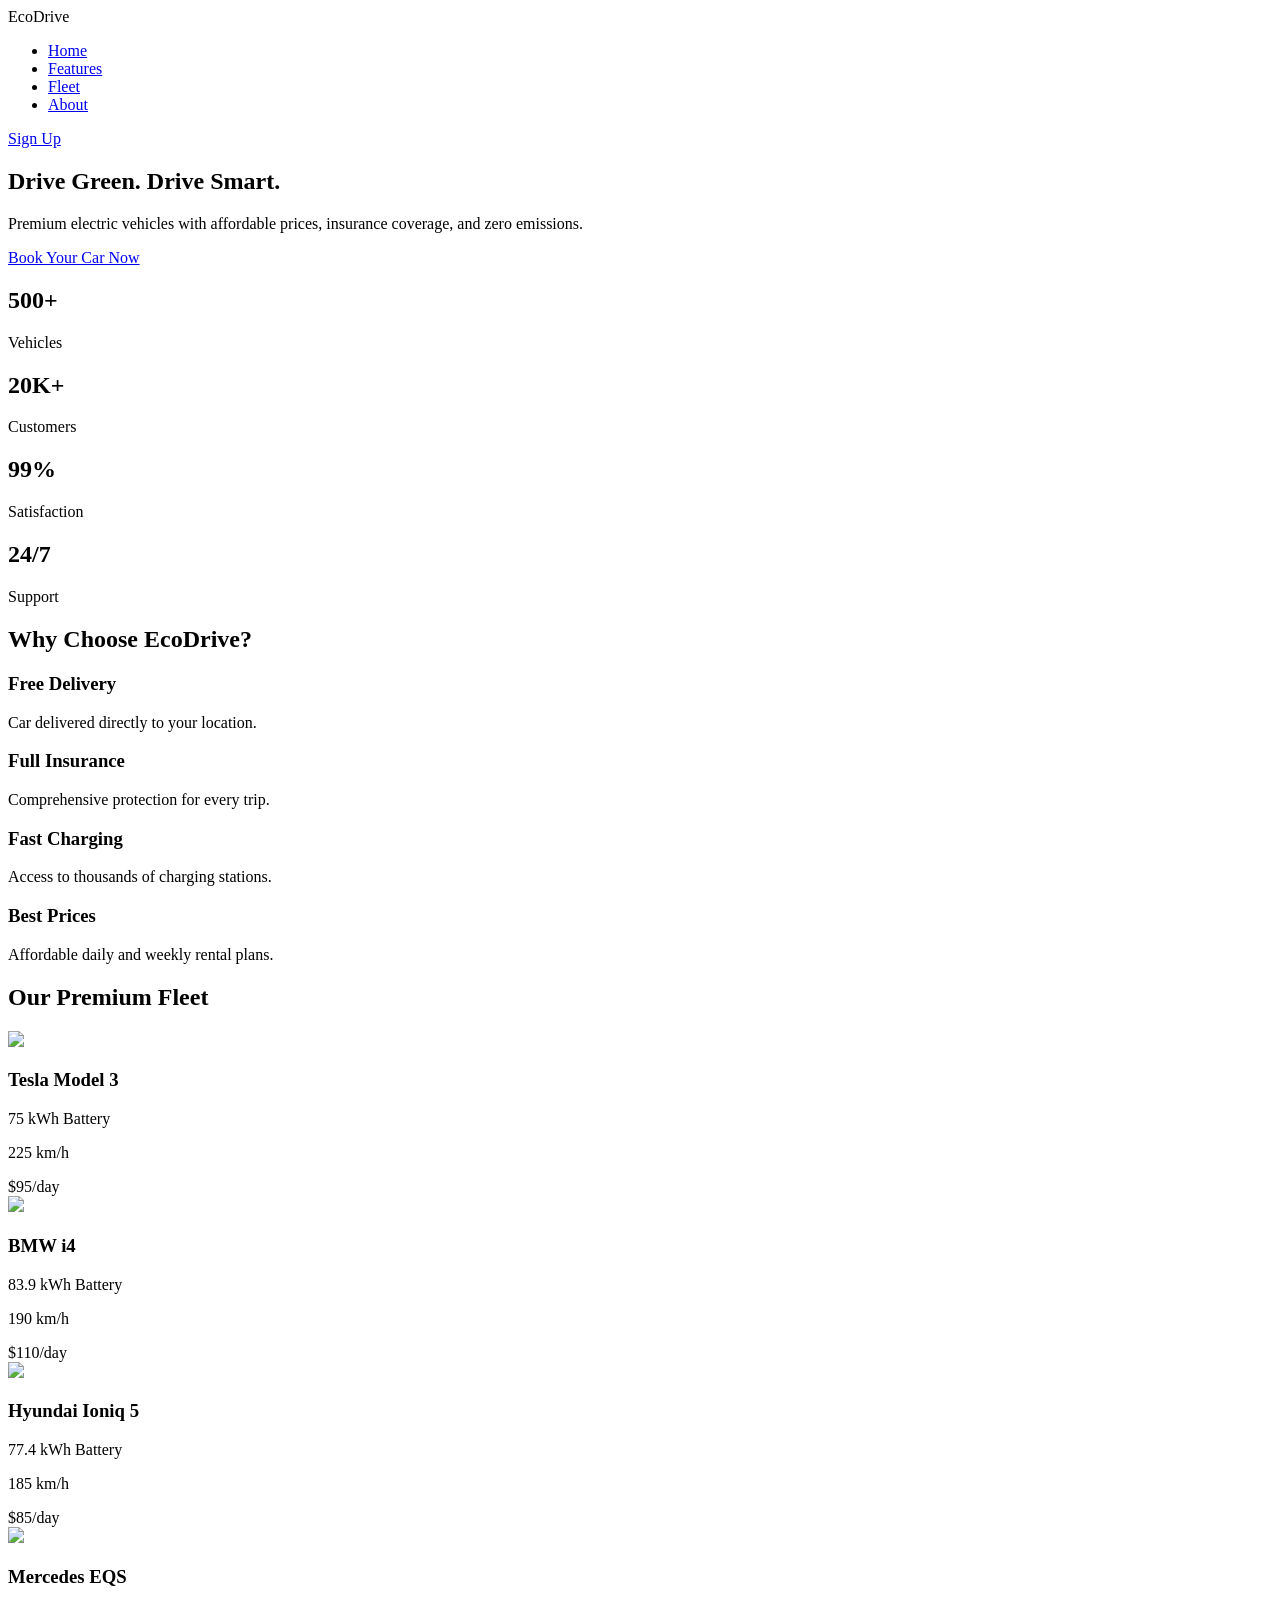
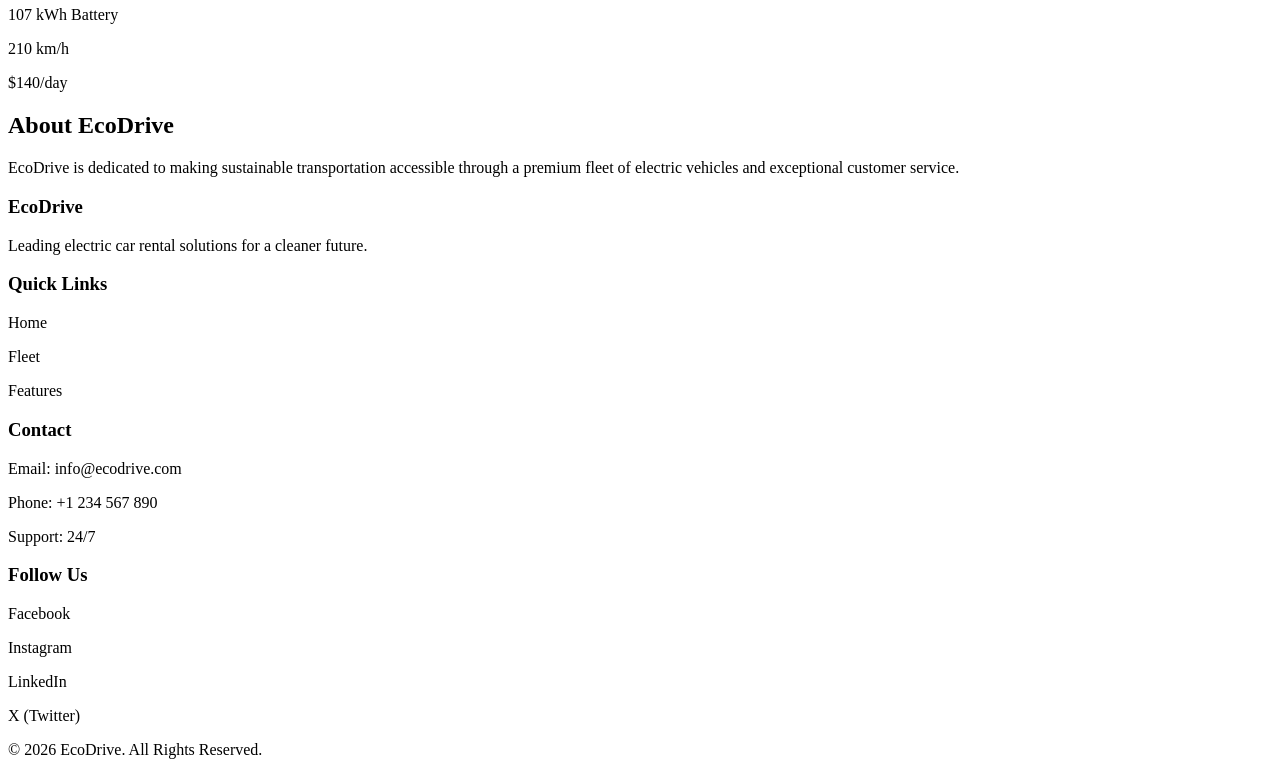
==== index.html @ fdd26186 "Rename EcoDrive_Professional.html to index.html" ====
<!DOCTYPE html>
<html lang="en">

<head>
    <meta charset="UTF-8">
    <meta name="viewport" content="width=device-width, initial-scale=1.0">
    <title>EcoDrive - Premium Electric Car Rental</title>
    <link rel="stylesheet" href="/CARS/EcoDrive_Professional.css">
    <link href="https://fonts.googleapis.com/css2?family=Poppins:wght@300;400;500;600;700;800&display=swap"
        rel="stylesheet">
</head>

<body>

    <nav class="navbar">
        <div class="logo">EcoDrive</div>
        <ul class="nav-links">
            <li><a class="omar" href="#home">Home</a></li>
            <li><a href="#features">Features</a></li>
            <li><a href="#fleet">Fleet</a></li>
            <li><a href="#about">About</a></li>
        </ul>
        <a href="/CARS/login.html" class="btn">Sign Up</a>
    </nav>

    <section class="hero" id="home">
        <div class="hero-content">
            <h1>Drive Green. Drive Smart.</h1>
            <p>Premium electric vehicles with affordable prices, insurance coverage, and zero emissions.</p>
            <a href="#fleet" class="btn">Book Your Car Now</a>
        </div>
    </section>

    <section class="stats">
        <div>
            <h2>500+</h2>
            <p>Vehicles</p>
        </div>
        <div>
            <h2>20K+</h2>
            <p>Customers</p>
        </div>
        <div>
            <h2>99%</h2>
            <p>Satisfaction</p>
        </div>
        <div>
            <h2>24/7</h2>
            <p>Support</p>
        </div>
    </section>

    <section class="features" id="features">
        <h2>Why Choose EcoDrive?</h2>
        <div class="features-grid">
            <div class="card">
                <h3>Free Delivery</h3>
                <p>Car delivered directly to your location.</p>
            </div>
            <div class="card">
                <h3>Full Insurance</h3>
                <p>Comprehensive protection for every trip.</p>
            </div>
            <div class="card">
                <h3>Fast Charging</h3>
                <p>Access to thousands of charging stations.</p>
            </div>
            <div class="card">
                <h3>Best Prices</h3>
                <p>Affordable daily and weekly rental plans.</p>
            </div>
        </div>
    </section>

    <section class="fleet" id="fleet">
        <h2>Our Premium Fleet</h2>
        <div class="fleet-grid">

            <div class="car-card">
                <img src="https://images.unsplash.com/photo-1492144534655-ae79c964c9d7?w=1000">
                <div class="car-info">
                    <h3>Tesla Model 3</h3>
                    <p>75 kWh Battery</p>
                    <p>225 km/h</p><span>$95/day</span>
                </div>
            </div>

            <div class="car-card">
                <img src="https://images.unsplash.com/photo-1553440569-bcc63803a83d?w=1000">
                <div class="car-info">
                    <h3>BMW i4</h3>
                    <p>83.9 kWh Battery</p>
                    <p>190 km/h</p><span>$110/day</span>
                </div>
            </div>

            <div class="car-card">
                <img src="https://images.unsplash.com/photo-1502877338535-766e1452684a?w=1000">
                <div class="car-info">
                    <h3>Hyundai Ioniq 5</h3>
                    <p>77.4 kWh Battery</p>
                    <p>185 km/h</p><span>$85/day</span>
                </div>
            </div>

            <div class="car-card">
                <img src="https://images.unsplash.com/photo-1544636331-e26879cd4d9b?w=1000">
                <div class="car-info">
                    <h3>Mercedes EQS</h3>
                    <p>107 kWh Battery</p>
                    <p>210 km/h</p><span>$140/day</span>
                </div>
            </div>

        </div>
    </section>

    <section class="about" id="about">
        <h2>About EcoDrive</h2>
        <p>EcoDrive is dedicated to making sustainable transportation accessible through a premium fleet of electric
            vehicles and exceptional customer service.</p>
    </section>

    <footer>
        <div class="footer-grid">
            <div>
                <h3>EcoDrive</h3>
                <p>Leading electric car rental solutions for a cleaner future.</p>
            </div>

            <div>
                <h3>Quick Links</h3>
                <p>Home</p>
                <p>Fleet</p>
                <p>Features</p>
            </div>

            <div>
                <h3>Contact</h3>
                <p>Email: info@ecodrive.com</p>
                <p>Phone: +1 234 567 890</p>
                <p>Support: 24/7</p>
            </div>

            <div>
                <h3>Follow Us</h3>
                <p>Facebook</p>
                <p>Instagram</p>
                <p>LinkedIn</p>
                <p>X (Twitter)</p>
            </div>
        </div>

        <div class="copyright">
            © 2026 EcoDrive. All Rights Reserved.
        </div>
    </footer>

</body>

</html>
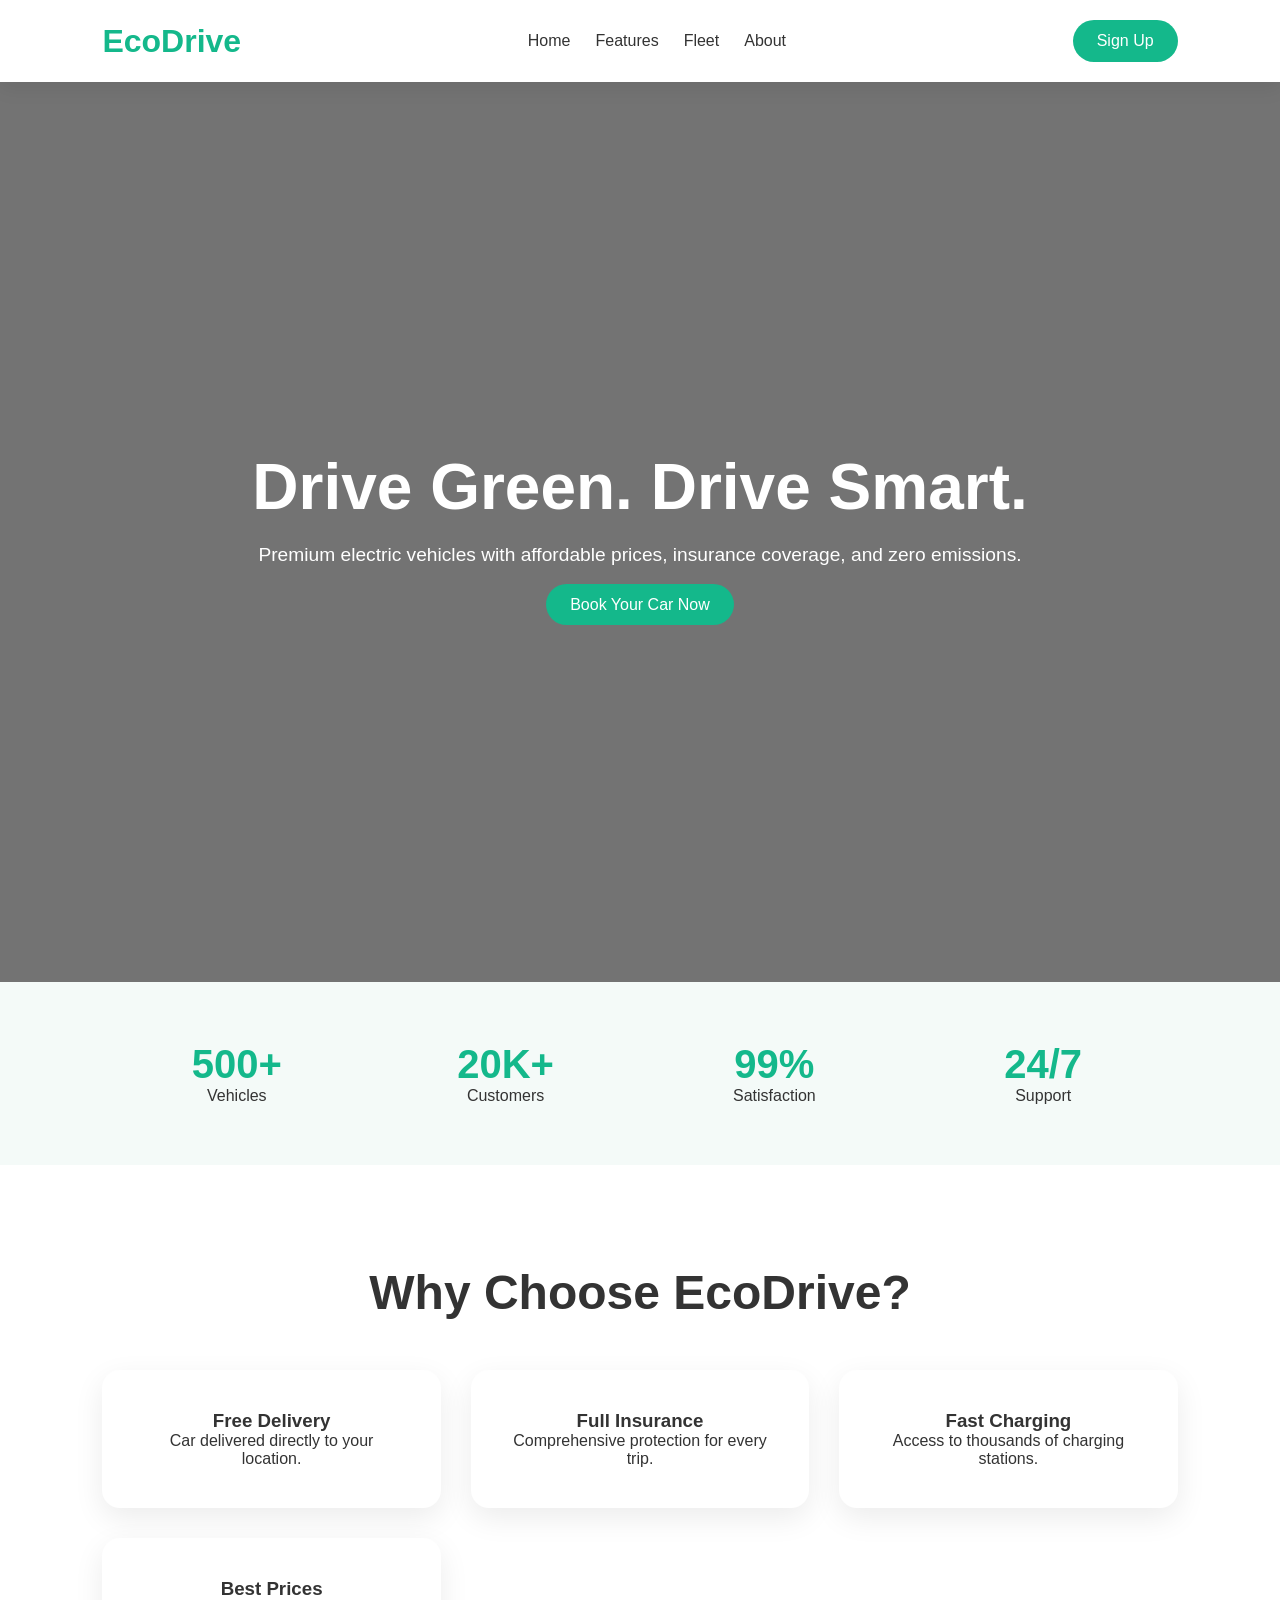
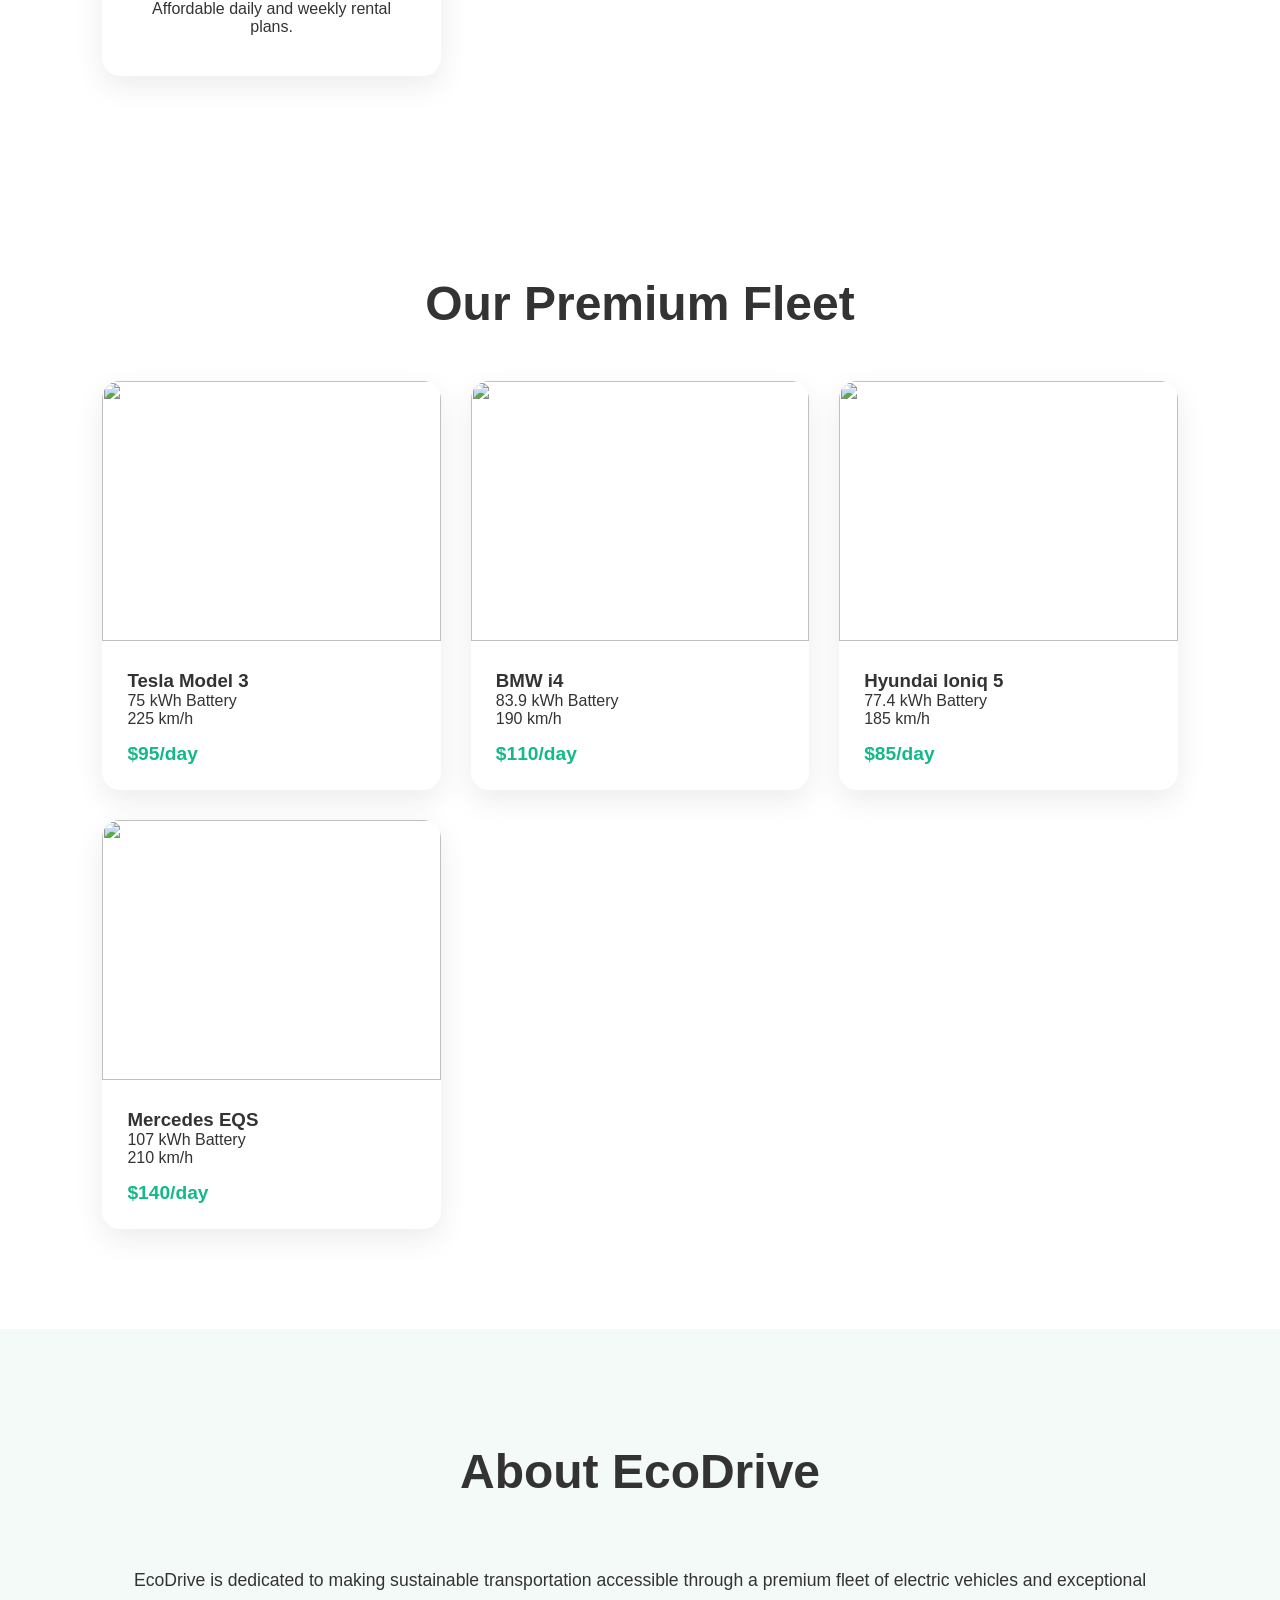
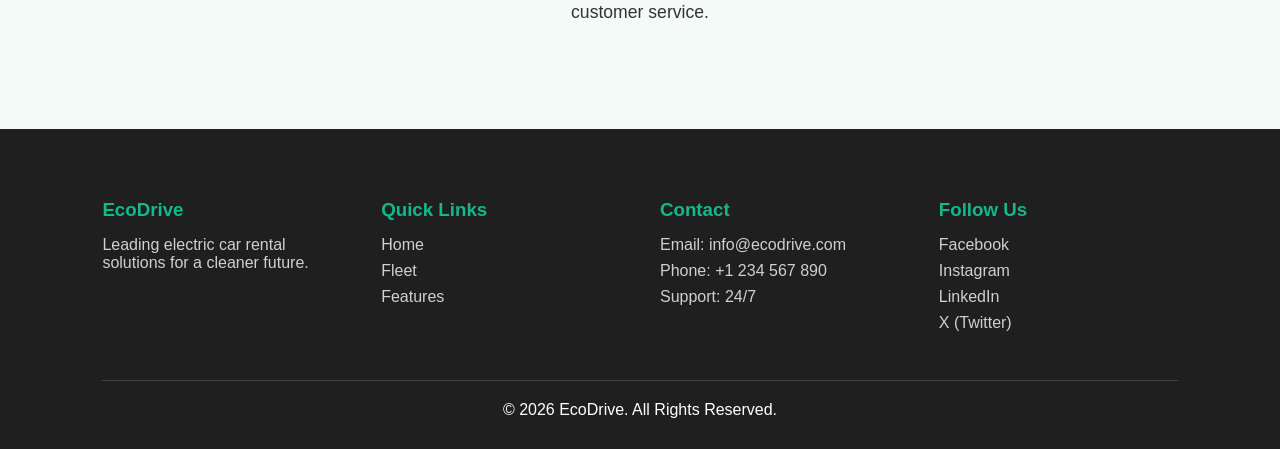
==== commit 47a24b60: "Add files via upload" ====
--- a/index.html
+++ b/index.html
@@ -5,7 +5,7 @@
     <meta charset="UTF-8">
     <meta name="viewport" content="width=device-width, initial-scale=1.0">
     <title>EcoDrive - Premium Electric Car Rental</title>
-    <link rel="stylesheet" href="/CARS/EcoDrive_Professional.css">
+    <link rel="stylesheet" href="master.css">
     <link href="https://fonts.googleapis.com/css2?family=Poppins:wght@300;400;500;600;700;800&display=swap"
         rel="stylesheet">
 </head>
@@ -158,4 +158,4 @@
 
 </body>
 
-</html>
+</html>
--- a/master.css
+++ b/master.css
@@ -0,0 +1,253 @@
+* {
+  margin: 0;
+  padding: 0;
+  box-sizing: border-box;
+}
+body {
+  font-family: Poppins, sans-serif;
+  color: #333;
+  overflow-x: hidden;
+}
+html {
+  scroll-behavior: smooth;
+}
+
+.navbar{
+    display:flex;
+    justify-content:space-between;
+    align-items:center;
+    padding:20px 8%;
+    position:sticky;
+    top:0;
+    z-index:1000;
+
+    background:rgba(255,255,255,.85);
+    backdrop-filter:blur(12px);
+
+    box-shadow:0 5px 20px rgba(0,0,0,.08);
+}
+
+.logo{
+    font-size:2rem;
+    font-weight:800;
+    color:#14b88b;
+    cursor:pointer;
+    transition:.3s;
+}
+
+.logo:hover{
+    transform:scale(1.08);
+    text-shadow:0 0 15px rgba(20,184,139,.4);
+}
+.nav-links {
+  display: flex;
+  gap: 25px;
+  list-style: none;
+}
+.nav-links a {
+  text-decoration: none;
+  color: #333;
+  font-weight: 500;
+}
+.nav-links a:hover {
+    border-bottom: solid ;
+    color:#14b88b;
+    transition:.1s;
+    -webkit-transition:.1s;
+    -moz-transition:.1s;
+    -ms-transition:.1s;
+    -o-transition:.1s;
+}
+
+
+
+
+
+
+.btn {
+  background: #14b88b;
+  color: white;
+  padding: 12px 24px;
+  border-radius: 30px;
+  text-decoration: none;
+  transition: 0.3s;
+}
+.btn:hover {
+  transform: translateY(-3px);
+}
+
+.hero{
+    min-height:100vh;
+    display:flex;
+    justify-content:center;
+    align-items:center;
+    text-align:center;
+    color:white;
+    padding:20px;
+
+    background-image:
+    linear-gradient(
+        rgba(0,0,0,.55),
+        rgba(0,0,0,.55)
+    ),
+    url("https://images.unsplash.com/photo-1492144534655-ae79c964c9d7?w=1600");
+    
+    background-size:cover;
+    background-position:center center;
+    background-repeat:no-repeat;
+}
+ 
+@keyframes zoom {
+  from {
+    background-size: 100%;
+  }
+  to {
+    background-size: 110%;
+  }
+}
+
+.hero-content {
+  max-width: 800px;
+  animation:fadeUp 1.2s ease;
+}
+.hero h1 {
+  font-size: 4rem;
+  margin-bottom: 20px;
+  animation:fadeUp 1.2s ease;
+}
+.hero p {
+  font-size: 1.2rem;
+  margin-bottom: 30px;
+  animation:fadeUp 1.2s ease;
+}
+
+@keyframes fadeUp{
+    from{
+        opacity:0;
+        transform:translateY(40px);
+    }
+
+    to{
+        opacity:1;
+        transform:translateY(0);
+    }
+}
+
+.stats {
+  display: grid;
+  grid-template-columns: repeat(auto-fit, minmax(180px, 1fr));
+  padding: 60px 8%;
+  text-align: center;
+  background: #f4faf8;
+}
+
+.stats h2 {
+  color: #14b88b;
+  font-size: 2.5rem;
+}
+
+.features,
+.fleet,
+.about {
+  padding: 100px 8%;
+  text-align: center;
+}
+.features h2,
+.fleet h2,
+.about h2 {
+  font-size: 3rem;
+  margin-bottom: 50px;
+}
+
+.features-grid,
+.fleet-grid {
+  display: grid;
+  grid-template-columns: repeat(auto-fit, minmax(280px, 1fr));
+  gap: 30px;
+}
+
+.card,
+.car-card {
+  background: white;
+  border-radius: 18px;
+  overflow: hidden;
+  box-shadow: 0 10px 30px rgba(0, 0, 0, 0.08);
+  transition: all 0.4s ease;
+}
+
+.card {
+  padding: 40px;
+}
+
+.card:hover,
+.car-card:hover {
+  transform: translateY(-15px) scale(1.03);
+  box-shadow: 0 20px 40px rgba(0, 0, 0, 0.18);
+}
+
+.car-card img {
+  width: 100%;
+  height: 260px;
+  object-fit: cover;
+}
+
+.car-info {
+  padding: 25px;
+  text-align: left;
+}
+.car-info span {
+  display: block;
+  margin-top: 15px;
+  font-size: 1.2rem;
+  font-weight: 700;
+  color: #14b88b;
+}
+
+.about {
+  background: #f4faf8;
+  font-size: 1.1rem;
+  line-height: 1.8;
+}
+
+footer {
+  background: #1f1f1f;
+  color: white;
+  padding: 70px 8% 30px;
+}
+
+.footer-grid {
+  display: grid;
+  grid-template-columns: repeat(auto-fit, minmax(220px, 1fr));
+  gap: 40px;
+}
+
+.footer-grid h3 {
+  margin-bottom: 15px;
+  color: #14b88b;
+}
+
+.footer-grid p {
+  margin: 8px 0;
+  color: #d0d0d0;
+}
+
+.copyright {
+  text-align: center;
+  margin-top: 40px;
+  padding-top: 20px;
+  border-top: 1px solid #444;
+}
+
+@media (max-width: 768px) {
+  .hero h1 {
+    font-size: 2.6rem;
+  }
+  .navbar {
+    flex-direction: column;
+    gap: 15px;
+  }
+  .nav-links {
+    flex-wrap: wrap;
+    justify-content: center;
+  }
+}
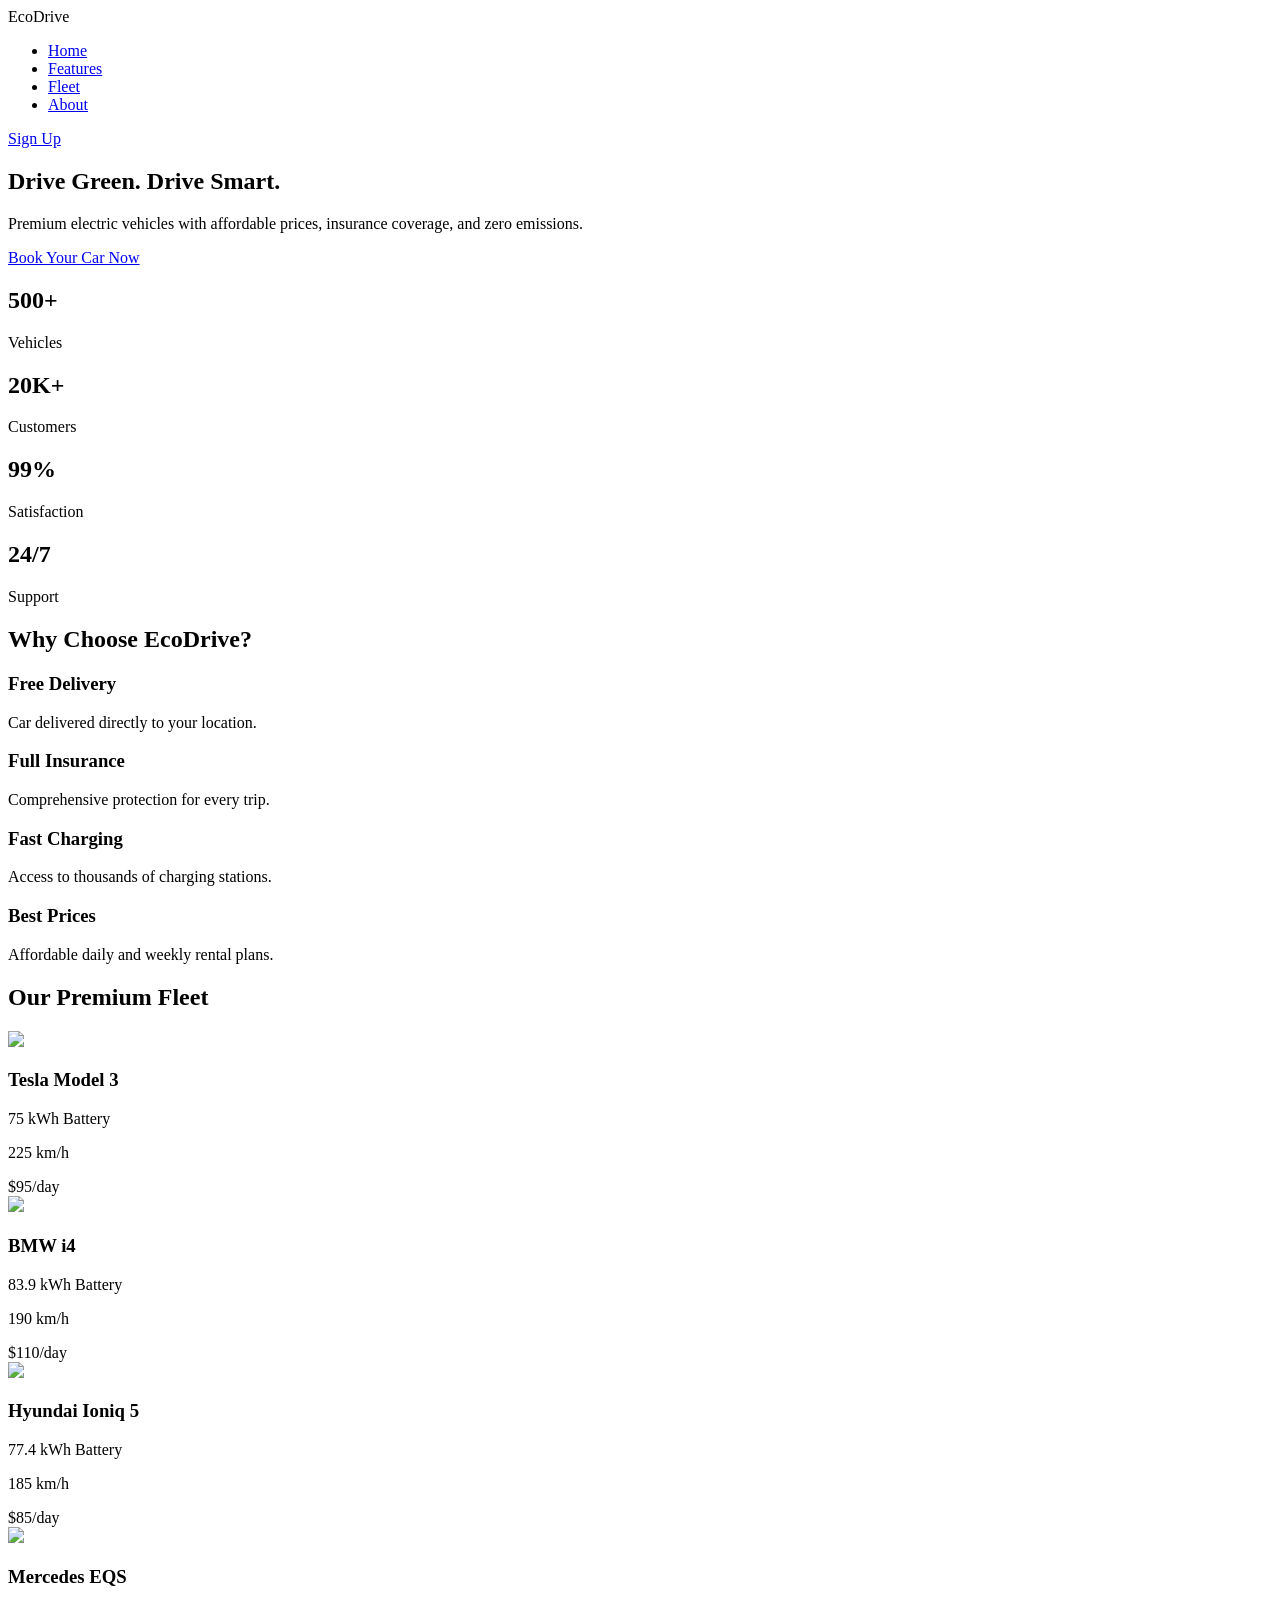
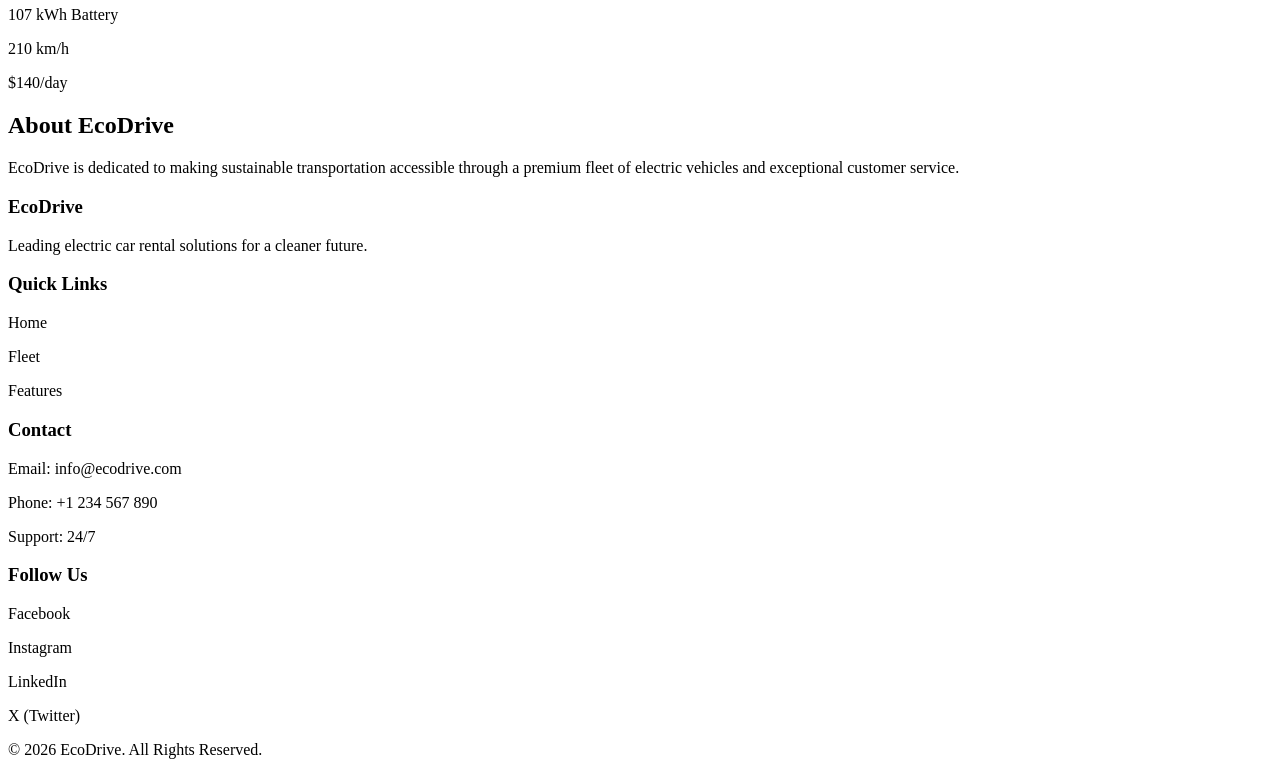
==== commit 8ba424a8: "Update index.html" ====
--- a/index.html
+++ b/index.html
@@ -5,7 +5,7 @@
     <meta charset="UTF-8">
     <meta name="viewport" content="width=device-width, initial-scale=1.0">
     <title>EcoDrive - Premium Electric Car Rental</title>
-    <link rel="stylesheet" href="master.css">
+    <link rel="stylesheet" href="/CARS/master.css">
     <link href="https://fonts.googleapis.com/css2?family=Poppins:wght@300;400;500;600;700;800&display=swap"
         rel="stylesheet">
 </head>
@@ -158,4 +158,4 @@
 
 </body>
 
-</html>+</html>
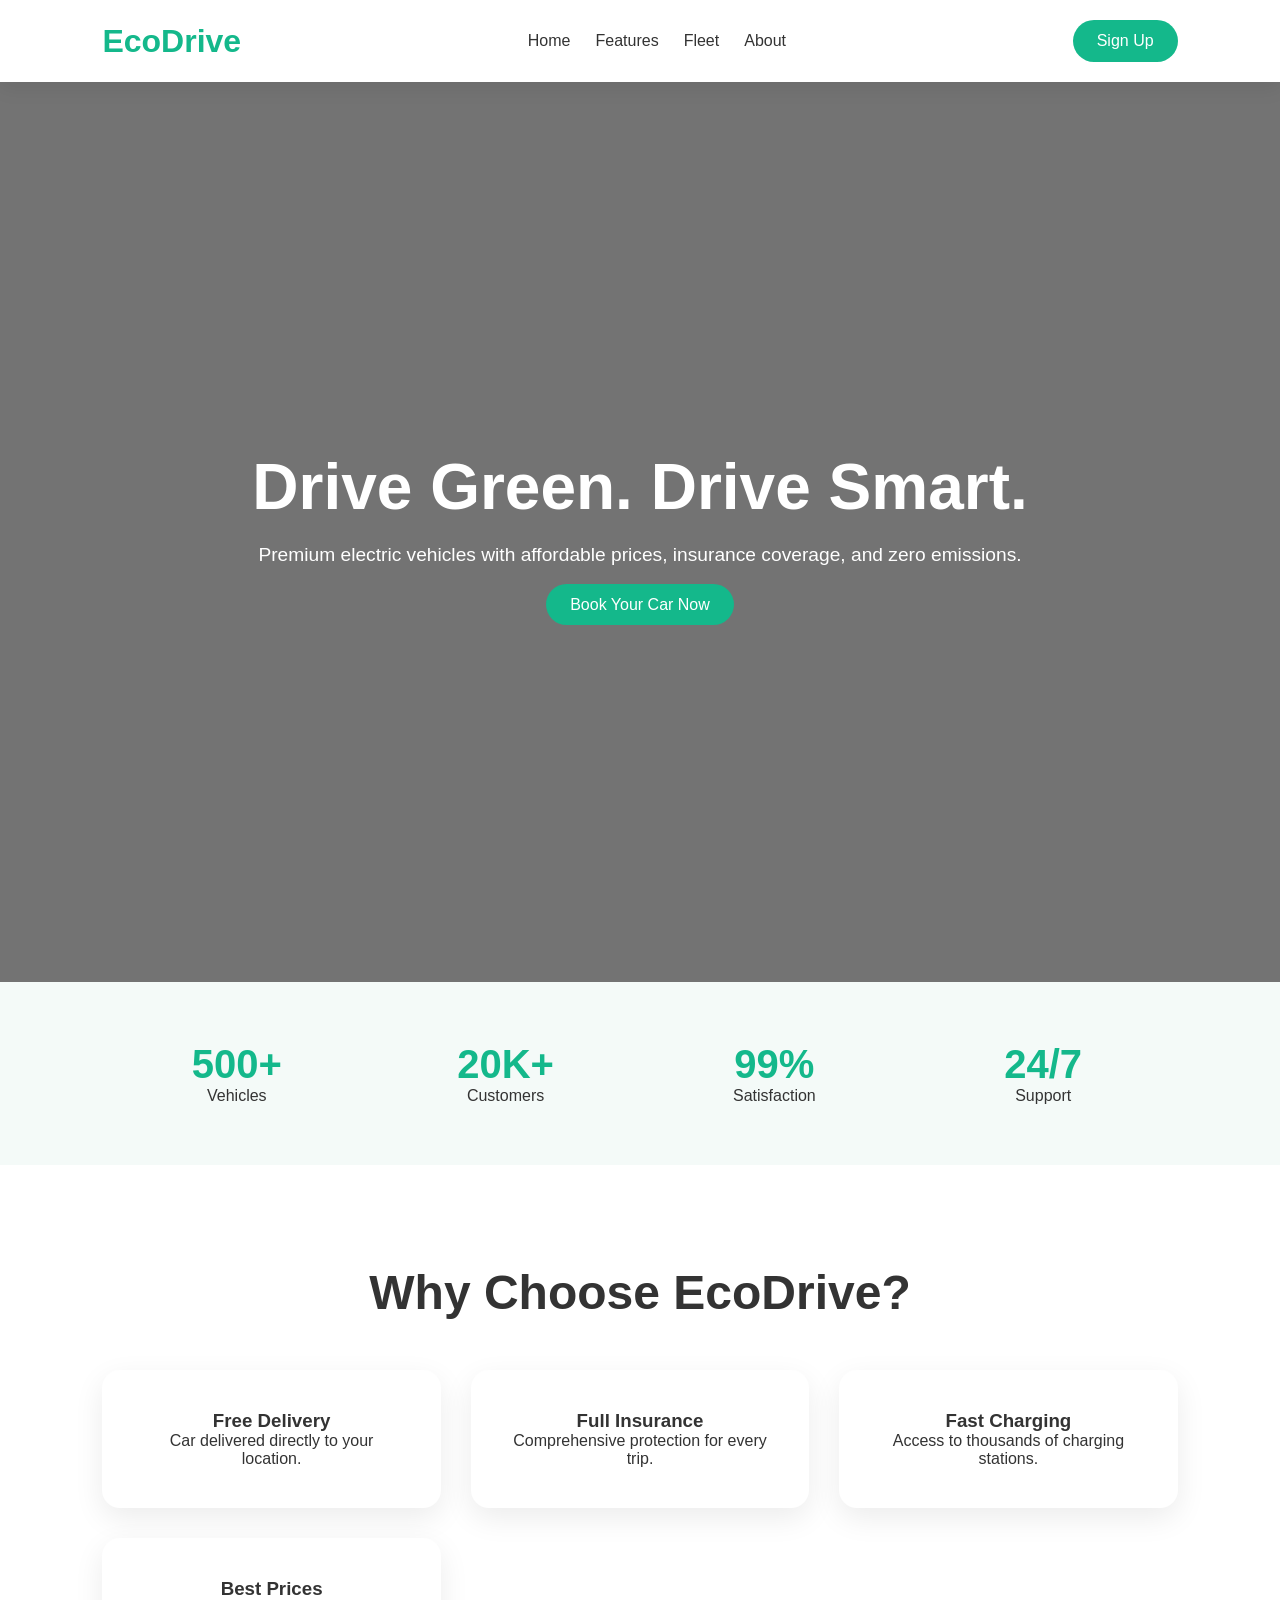
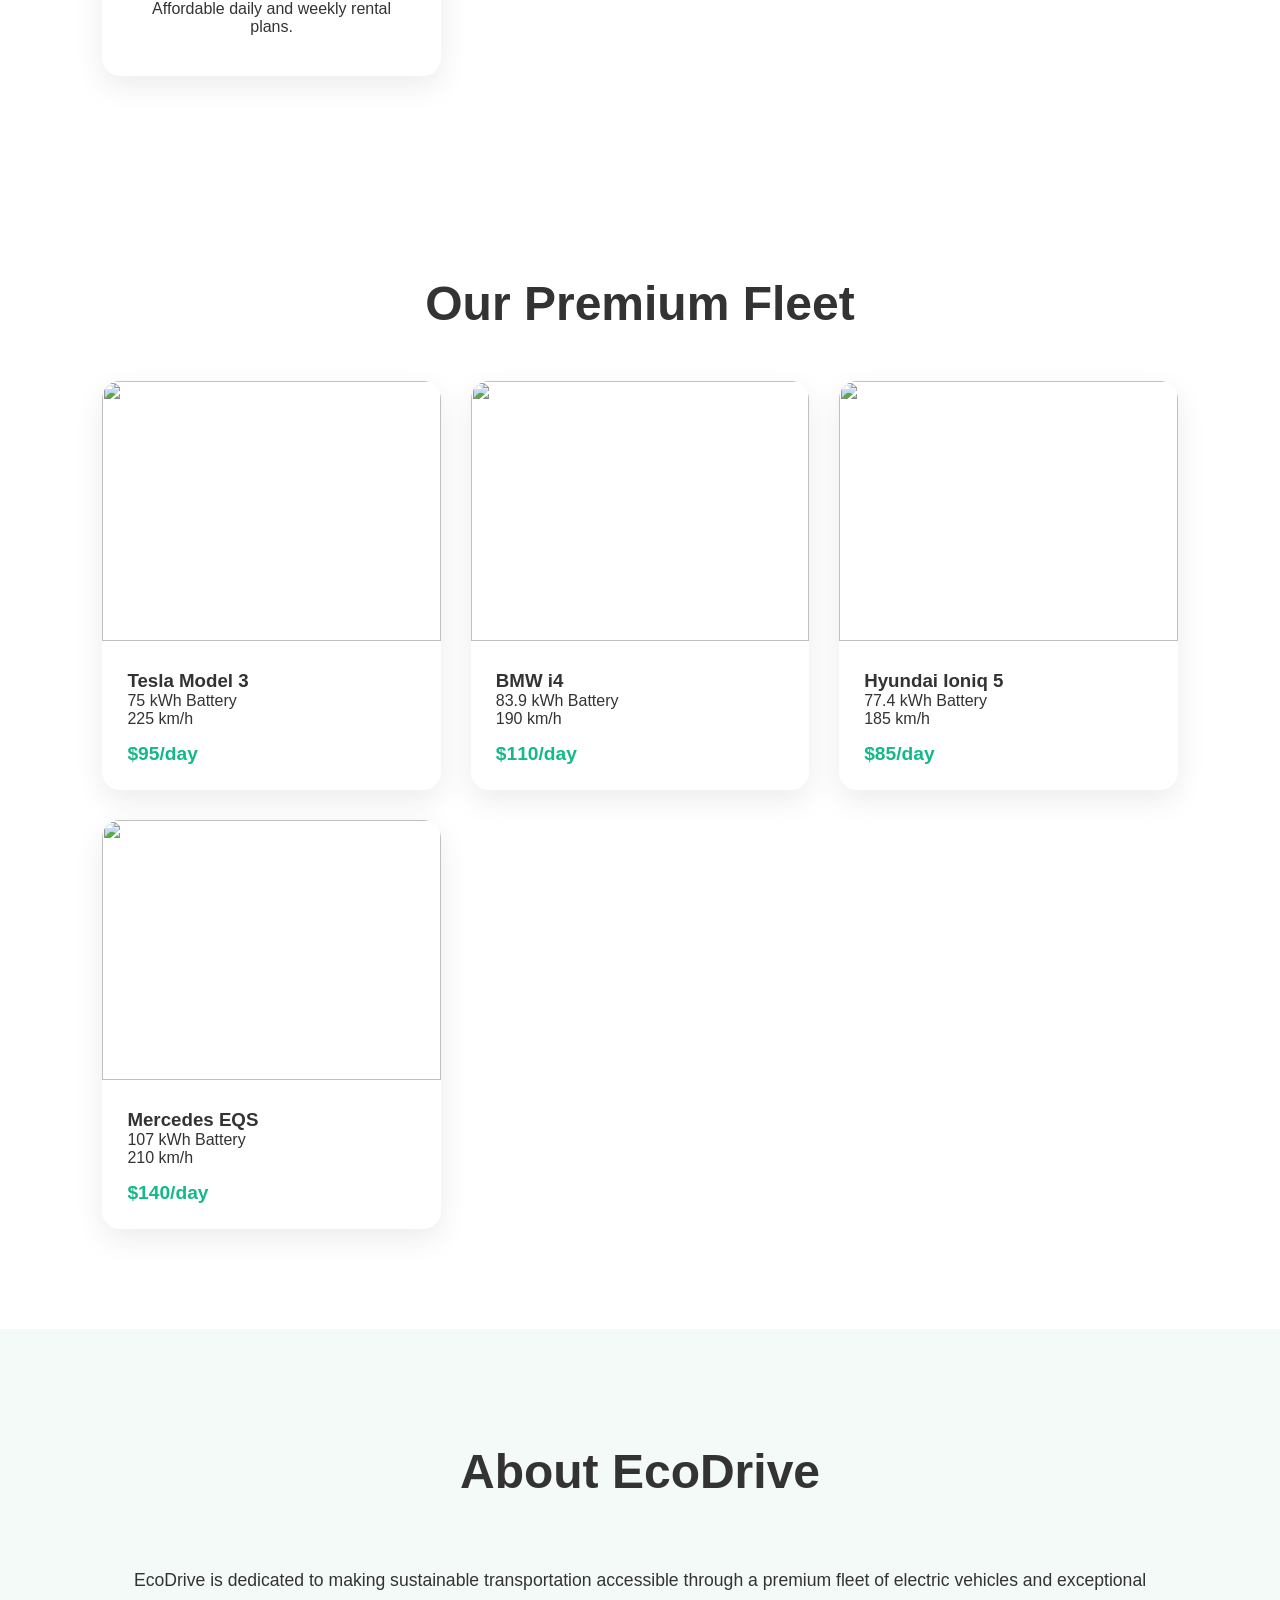
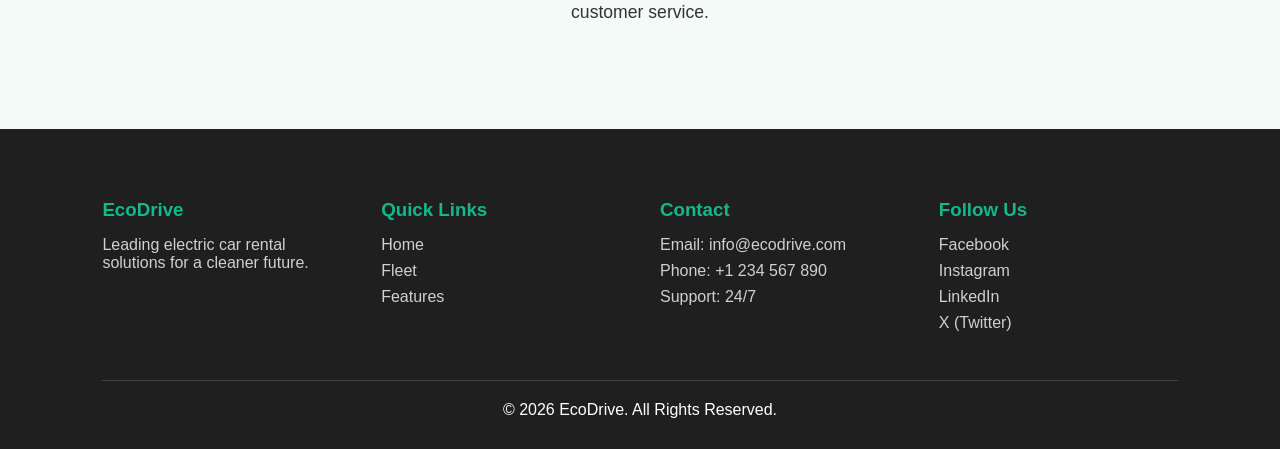
==== commit cd76cfe9: "Update index.html" ====
--- a/index.html
+++ b/index.html
@@ -5,7 +5,7 @@
     <meta charset="UTF-8">
     <meta name="viewport" content="width=device-width, initial-scale=1.0">
     <title>EcoDrive - Premium Electric Car Rental</title>
-    <link rel="stylesheet" href="/CARS/master.css">
+    <link rel="stylesheet" href="master.css">
     <link href="https://fonts.googleapis.com/css2?family=Poppins:wght@300;400;500;600;700;800&display=swap"
         rel="stylesheet">
 </head>
--- a/master.css
+++ b/master.css
@@ -0,0 +1,253 @@
+* {
+  margin: 0;
+  padding: 0;
+  box-sizing: border-box;
+}
+body {
+  font-family: Poppins, sans-serif;
+  color: #333;
+  overflow-x: hidden;
+}
+html {
+  scroll-behavior: smooth;
+}
+
+.navbar{
+    display:flex;
+    justify-content:space-between;
+    align-items:center;
+    padding:20px 8%;
+    position:sticky;
+    top:0;
+    z-index:1000;
+
+    background:rgba(255,255,255,.85);
+    backdrop-filter:blur(12px);
+
+    box-shadow:0 5px 20px rgba(0,0,0,.08);
+}
+
+.logo{
+    font-size:2rem;
+    font-weight:800;
+    color:#14b88b;
+    cursor:pointer;
+    transition:.3s;
+}
+
+.logo:hover{
+    transform:scale(1.08);
+    text-shadow:0 0 15px rgba(20,184,139,.4);
+}
+.nav-links {
+  display: flex;
+  gap: 25px;
+  list-style: none;
+}
+.nav-links a {
+  text-decoration: none;
+  color: #333;
+  font-weight: 500;
+}
+.nav-links a:hover {
+    border-bottom: solid ;
+    color:#14b88b;
+    transition:.1s;
+    -webkit-transition:.1s;
+    -moz-transition:.1s;
+    -ms-transition:.1s;
+    -o-transition:.1s;
+}
+
+
+
+
+
+
+.btn {
+  background: #14b88b;
+  color: white;
+  padding: 12px 24px;
+  border-radius: 30px;
+  text-decoration: none;
+  transition: 0.3s;
+}
+.btn:hover {
+  transform: translateY(-3px);
+}
+
+.hero{
+    min-height:100vh;
+    display:flex;
+    justify-content:center;
+    align-items:center;
+    text-align:center;
+    color:white;
+    padding:20px;
+
+    background-image:
+    linear-gradient(
+        rgba(0,0,0,.55),
+        rgba(0,0,0,.55)
+    ),
+    url("https://images.unsplash.com/photo-1492144534655-ae79c964c9d7?w=1600");
+    
+    background-size:cover;
+    background-position:center center;
+    background-repeat:no-repeat;
+}
+ 
+@keyframes zoom {
+  from {
+    background-size: 100%;
+  }
+  to {
+    background-size: 110%;
+  }
+}
+
+.hero-content {
+  max-width: 800px;
+  animation:fadeUp 1.2s ease;
+}
+.hero h1 {
+  font-size: 4rem;
+  margin-bottom: 20px;
+  animation:fadeUp 1.2s ease;
+}
+.hero p {
+  font-size: 1.2rem;
+  margin-bottom: 30px;
+  animation:fadeUp 1.2s ease;
+}
+
+@keyframes fadeUp{
+    from{
+        opacity:0;
+        transform:translateY(40px);
+    }
+
+    to{
+        opacity:1;
+        transform:translateY(0);
+    }
+}
+
+.stats {
+  display: grid;
+  grid-template-columns: repeat(auto-fit, minmax(180px, 1fr));
+  padding: 60px 8%;
+  text-align: center;
+  background: #f4faf8;
+}
+
+.stats h2 {
+  color: #14b88b;
+  font-size: 2.5rem;
+}
+
+.features,
+.fleet,
+.about {
+  padding: 100px 8%;
+  text-align: center;
+}
+.features h2,
+.fleet h2,
+.about h2 {
+  font-size: 3rem;
+  margin-bottom: 50px;
+}
+
+.features-grid,
+.fleet-grid {
+  display: grid;
+  grid-template-columns: repeat(auto-fit, minmax(280px, 1fr));
+  gap: 30px;
+}
+
+.card,
+.car-card {
+  background: white;
+  border-radius: 18px;
+  overflow: hidden;
+  box-shadow: 0 10px 30px rgba(0, 0, 0, 0.08);
+  transition: all 0.4s ease;
+}
+
+.card {
+  padding: 40px;
+}
+
+.card:hover,
+.car-card:hover {
+  transform: translateY(-15px) scale(1.03);
+  box-shadow: 0 20px 40px rgba(0, 0, 0, 0.18);
+}
+
+.car-card img {
+  width: 100%;
+  height: 260px;
+  object-fit: cover;
+}
+
+.car-info {
+  padding: 25px;
+  text-align: left;
+}
+.car-info span {
+  display: block;
+  margin-top: 15px;
+  font-size: 1.2rem;
+  font-weight: 700;
+  color: #14b88b;
+}
+
+.about {
+  background: #f4faf8;
+  font-size: 1.1rem;
+  line-height: 1.8;
+}
+
+footer {
+  background: #1f1f1f;
+  color: white;
+  padding: 70px 8% 30px;
+}
+
+.footer-grid {
+  display: grid;
+  grid-template-columns: repeat(auto-fit, minmax(220px, 1fr));
+  gap: 40px;
+}
+
+.footer-grid h3 {
+  margin-bottom: 15px;
+  color: #14b88b;
+}
+
+.footer-grid p {
+  margin: 8px 0;
+  color: #d0d0d0;
+}
+
+.copyright {
+  text-align: center;
+  margin-top: 40px;
+  padding-top: 20px;
+  border-top: 1px solid #444;
+}
+
+@media (max-width: 768px) {
+  .hero h1 {
+    font-size: 2.6rem;
+  }
+  .navbar {
+    flex-direction: column;
+    gap: 15px;
+  }
+  .nav-links {
+    flex-wrap: wrap;
+    justify-content: center;
+  }
+}
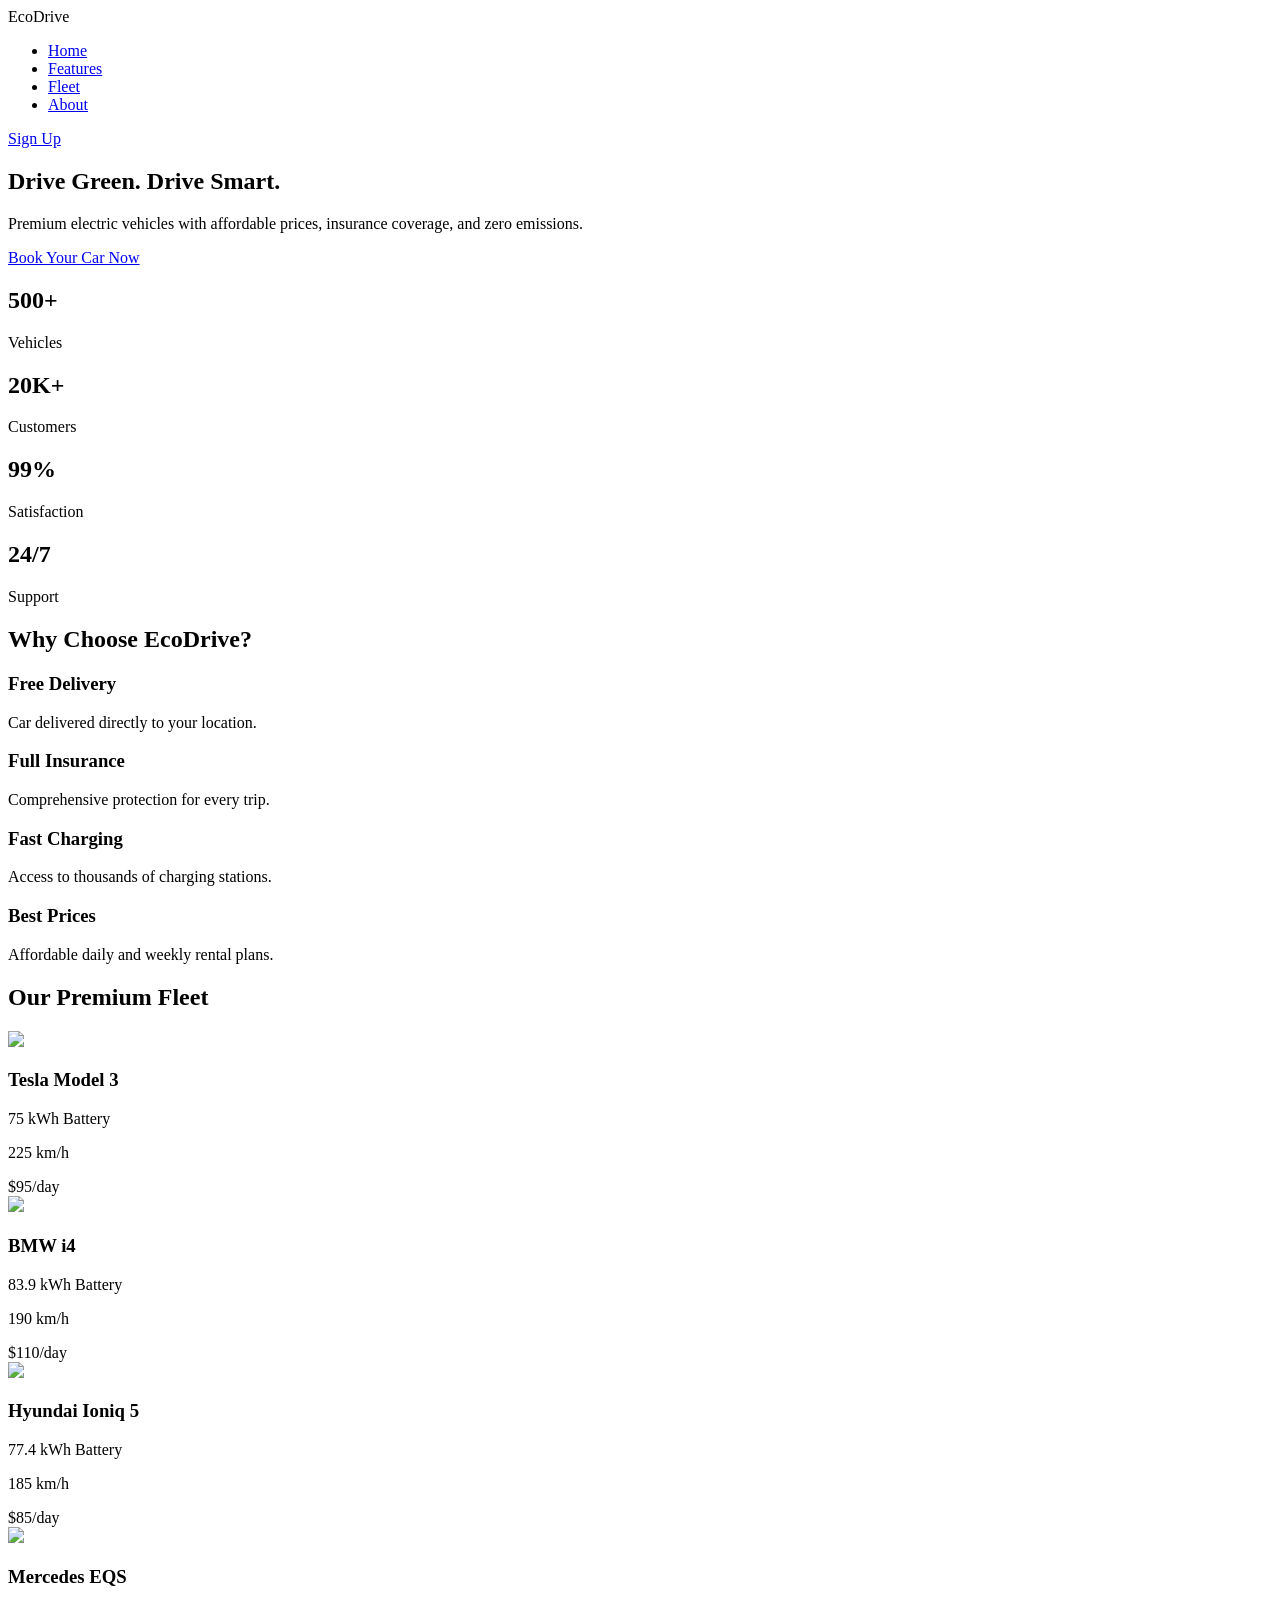
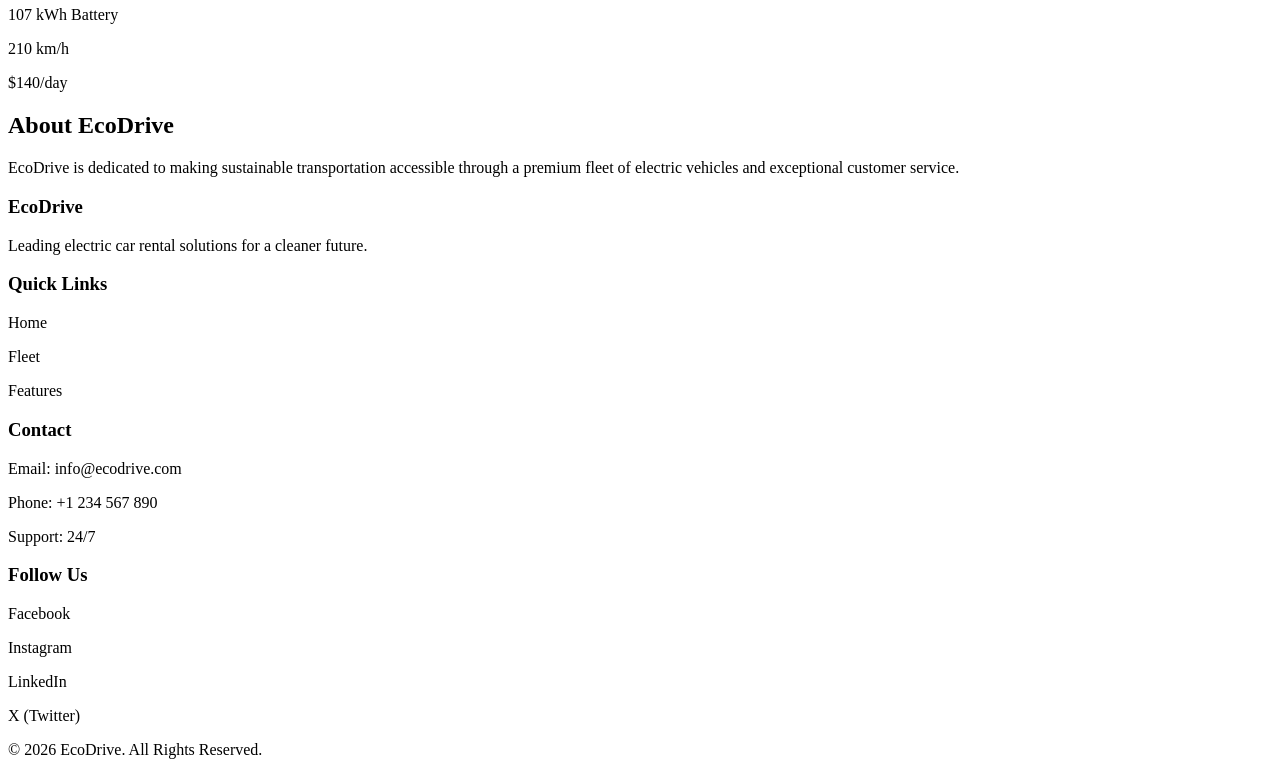
==== commit d4928f87: "Add files via upload" ====
--- a/index.html
+++ b/index.html
@@ -5,7 +5,7 @@
     <meta charset="UTF-8">
     <meta name="viewport" content="width=device-width, initial-scale=1.0">
     <title>EcoDrive - Premium Electric Car Rental</title>
-    <link rel="stylesheet" href="master.css">
+    <link rel="stylesheet" href="/CARS/master.css">
     <link href="https://fonts.googleapis.com/css2?family=Poppins:wght@300;400;500;600;700;800&display=swap"
         rel="stylesheet">
 </head>
@@ -20,7 +20,7 @@
             <li><a href="#fleet">Fleet</a></li>
             <li><a href="#about">About</a></li>
         </ul>
-        <a href="/CARS/login.html" class="btn">Sign Up</a>
+        <a href="login.html" class="btn">Sign Up</a>
     </nav>
 
     <section class="hero" id="home">
@@ -158,4 +158,4 @@
 
 </body>
 
-</html>
+</html>
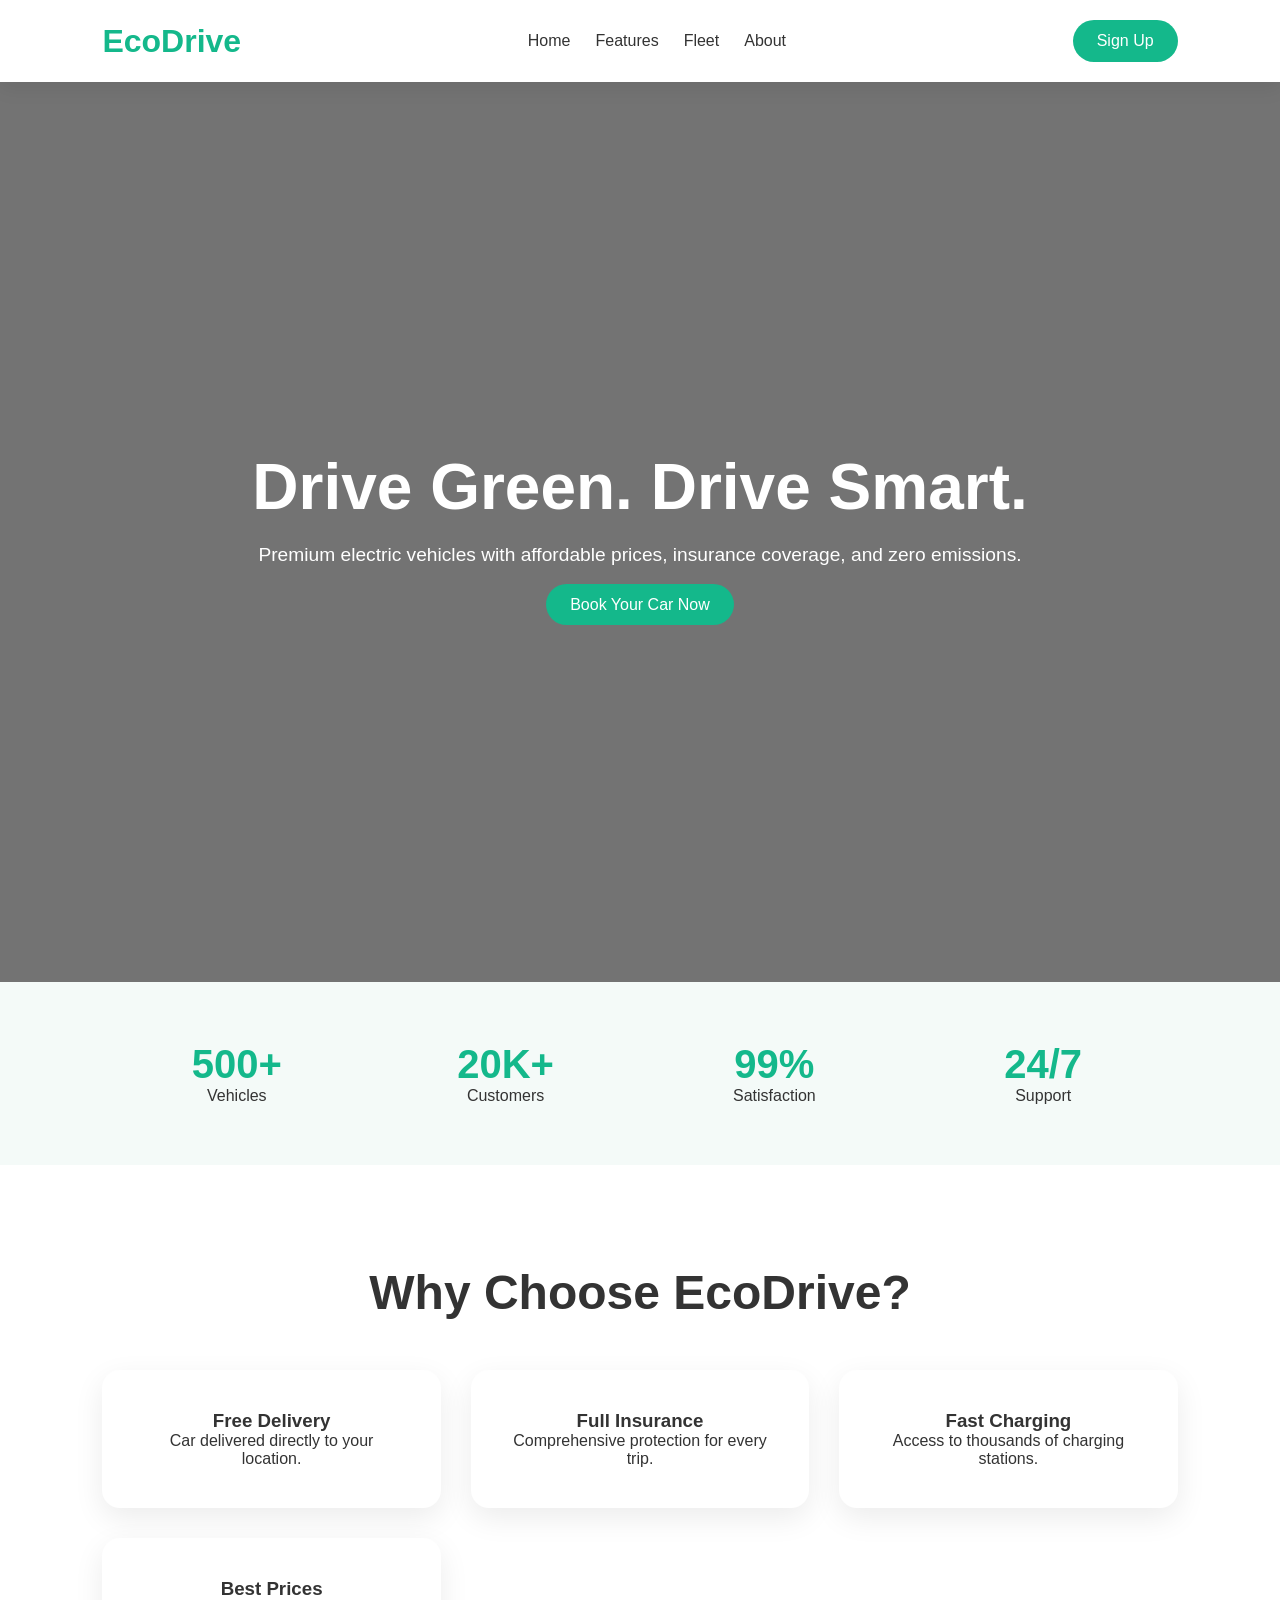
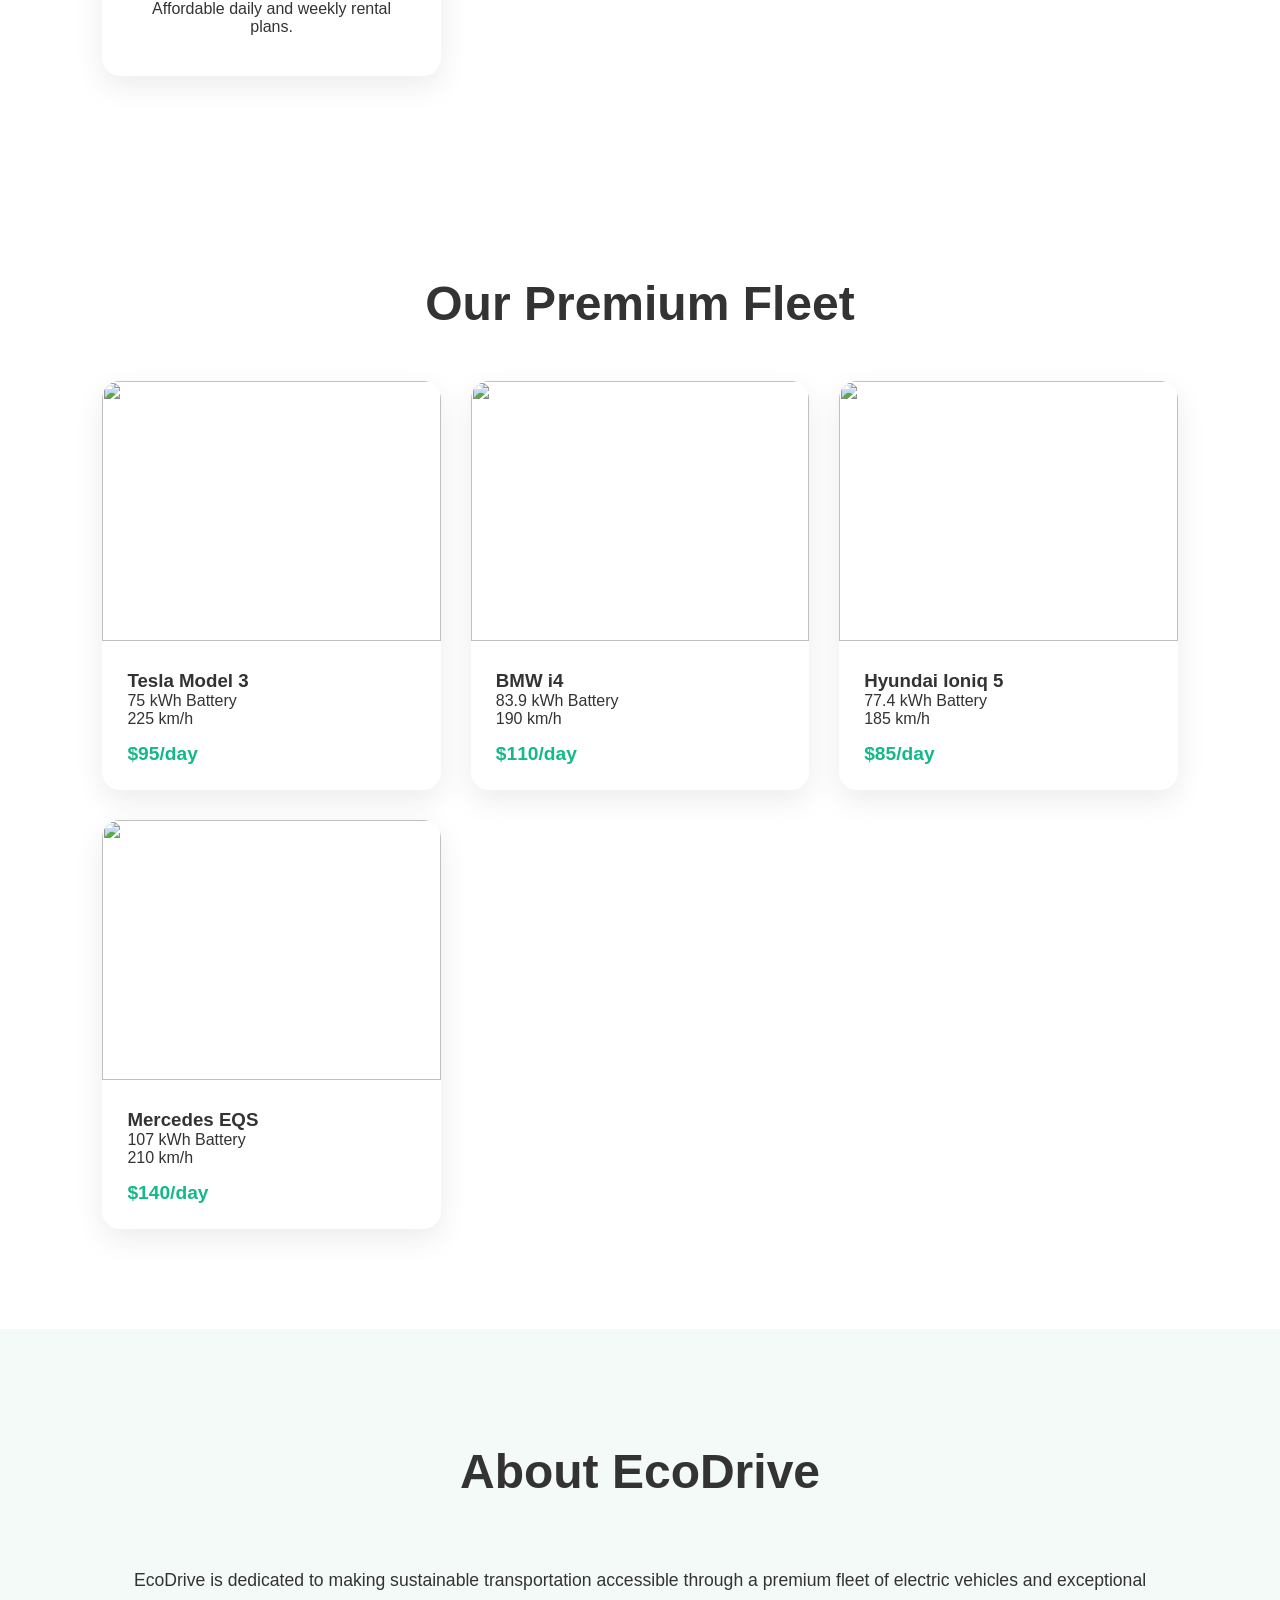
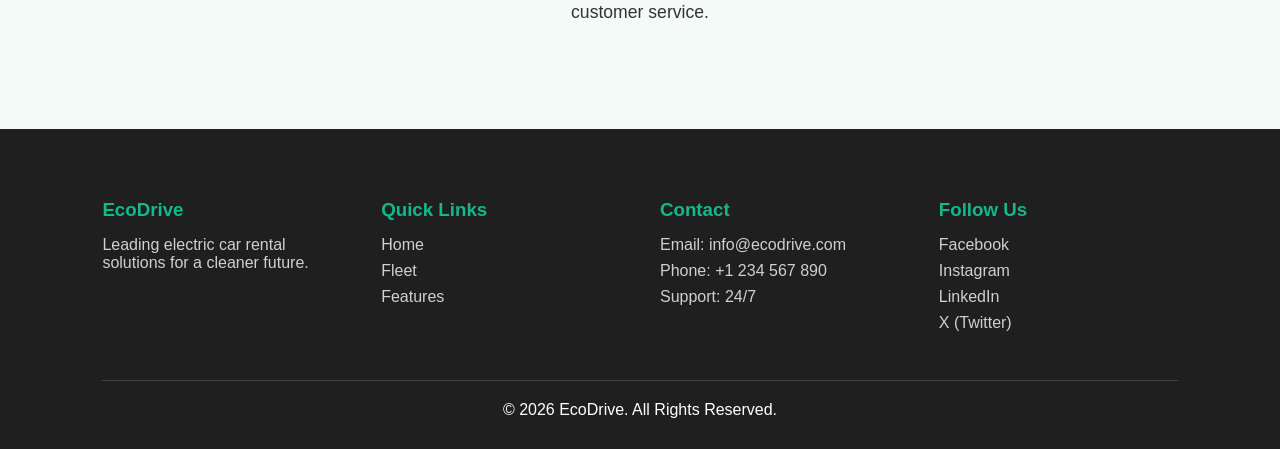
==== commit a537fa74: "Update index.html" ====
--- a/index.html
+++ b/index.html
@@ -5,7 +5,7 @@
     <meta charset="UTF-8">
     <meta name="viewport" content="width=device-width, initial-scale=1.0">
     <title>EcoDrive - Premium Electric Car Rental</title>
-    <link rel="stylesheet" href="/CARS/master.css">
+    <link rel="stylesheet" href="master.css">
     <link href="https://fonts.googleapis.com/css2?family=Poppins:wght@300;400;500;600;700;800&display=swap"
         rel="stylesheet">
 </head>
@@ -158,4 +158,4 @@
 
 </body>
 
-</html>+</html>
--- a/master.css
+++ b/master.css
@@ -0,0 +1,253 @@
+* {
+  margin: 0;
+  padding: 0;
+  box-sizing: border-box;
+}
+body {
+  font-family: Poppins, sans-serif;
+  color: #333;
+  overflow-x: hidden;
+}
+html {
+  scroll-behavior: smooth;
+}
+
+.navbar{
+    display:flex;
+    justify-content:space-between;
+    align-items:center;
+    padding:20px 8%;
+    position:sticky;
+    top:0;
+    z-index:1000;
+
+    background:rgba(255,255,255,.85);
+    backdrop-filter:blur(12px);
+
+    box-shadow:0 5px 20px rgba(0,0,0,.08);
+}
+
+.logo{
+    font-size:2rem;
+    font-weight:800;
+    color:#14b88b;
+    cursor:pointer;
+    transition:.3s;
+}
+
+.logo:hover{
+    transform:scale(1.08);
+    text-shadow:0 0 15px rgba(20,184,139,.4);
+}
+.nav-links {
+  display: flex;
+  gap: 25px;
+  list-style: none;
+}
+.nav-links a {
+  text-decoration: none;
+  color: #333;
+  font-weight: 500;
+}
+.nav-links a:hover {
+    border-bottom: solid ;
+    color:#14b88b;
+    transition:.1s;
+    -webkit-transition:.1s;
+    -moz-transition:.1s;
+    -ms-transition:.1s;
+    -o-transition:.1s;
+}
+
+
+
+
+
+
+.btn {
+  background: #14b88b;
+  color: white;
+  padding: 12px 24px;
+  border-radius: 30px;
+  text-decoration: none;
+  transition: 0.3s;
+}
+.btn:hover {
+  transform: translateY(-3px);
+}
+
+.hero{
+    min-height:100vh;
+    display:flex;
+    justify-content:center;
+    align-items:center;
+    text-align:center;
+    color:white;
+    padding:20px;
+
+    background-image:
+    linear-gradient(
+        rgba(0,0,0,.55),
+        rgba(0,0,0,.55)
+    ),
+    url("https://images.unsplash.com/photo-1492144534655-ae79c964c9d7?w=1600");
+    
+    background-size:cover;
+    background-position:center center;
+    background-repeat:no-repeat;
+}
+ 
+@keyframes zoom {
+  from {
+    background-size: 100%;
+  }
+  to {
+    background-size: 110%;
+  }
+}
+
+.hero-content {
+  max-width: 800px;
+  animation:fadeUp 1.2s ease;
+}
+.hero h1 {
+  font-size: 4rem;
+  margin-bottom: 20px;
+  animation:fadeUp 1.2s ease;
+}
+.hero p {
+  font-size: 1.2rem;
+  margin-bottom: 30px;
+  animation:fadeUp 1.2s ease;
+}
+
+@keyframes fadeUp{
+    from{
+        opacity:0;
+        transform:translateY(40px);
+    }
+
+    to{
+        opacity:1;
+        transform:translateY(0);
+    }
+}
+
+.stats {
+  display: grid;
+  grid-template-columns: repeat(auto-fit, minmax(180px, 1fr));
+  padding: 60px 8%;
+  text-align: center;
+  background: #f4faf8;
+}
+
+.stats h2 {
+  color: #14b88b;
+  font-size: 2.5rem;
+}
+
+.features,
+.fleet,
+.about {
+  padding: 100px 8%;
+  text-align: center;
+}
+.features h2,
+.fleet h2,
+.about h2 {
+  font-size: 3rem;
+  margin-bottom: 50px;
+}
+
+.features-grid,
+.fleet-grid {
+  display: grid;
+  grid-template-columns: repeat(auto-fit, minmax(280px, 1fr));
+  gap: 30px;
+}
+
+.card,
+.car-card {
+  background: white;
+  border-radius: 18px;
+  overflow: hidden;
+  box-shadow: 0 10px 30px rgba(0, 0, 0, 0.08);
+  transition: all 0.4s ease;
+}
+
+.card {
+  padding: 40px;
+}
+
+.card:hover,
+.car-card:hover {
+  transform: translateY(-15px) scale(1.03);
+  box-shadow: 0 20px 40px rgba(0, 0, 0, 0.18);
+}
+
+.car-card img {
+  width: 100%;
+  height: 260px;
+  object-fit: cover;
+}
+
+.car-info {
+  padding: 25px;
+  text-align: left;
+}
+.car-info span {
+  display: block;
+  margin-top: 15px;
+  font-size: 1.2rem;
+  font-weight: 700;
+  color: #14b88b;
+}
+
+.about {
+  background: #f4faf8;
+  font-size: 1.1rem;
+  line-height: 1.8;
+}
+
+footer {
+  background: #1f1f1f;
+  color: white;
+  padding: 70px 8% 30px;
+}
+
+.footer-grid {
+  display: grid;
+  grid-template-columns: repeat(auto-fit, minmax(220px, 1fr));
+  gap: 40px;
+}
+
+.footer-grid h3 {
+  margin-bottom: 15px;
+  color: #14b88b;
+}
+
+.footer-grid p {
+  margin: 8px 0;
+  color: #d0d0d0;
+}
+
+.copyright {
+  text-align: center;
+  margin-top: 40px;
+  padding-top: 20px;
+  border-top: 1px solid #444;
+}
+
+@media (max-width: 768px) {
+  .hero h1 {
+    font-size: 2.6rem;
+  }
+  .navbar {
+    flex-direction: column;
+    gap: 15px;
+  }
+  .nav-links {
+    flex-wrap: wrap;
+    justify-content: center;
+  }
+}
